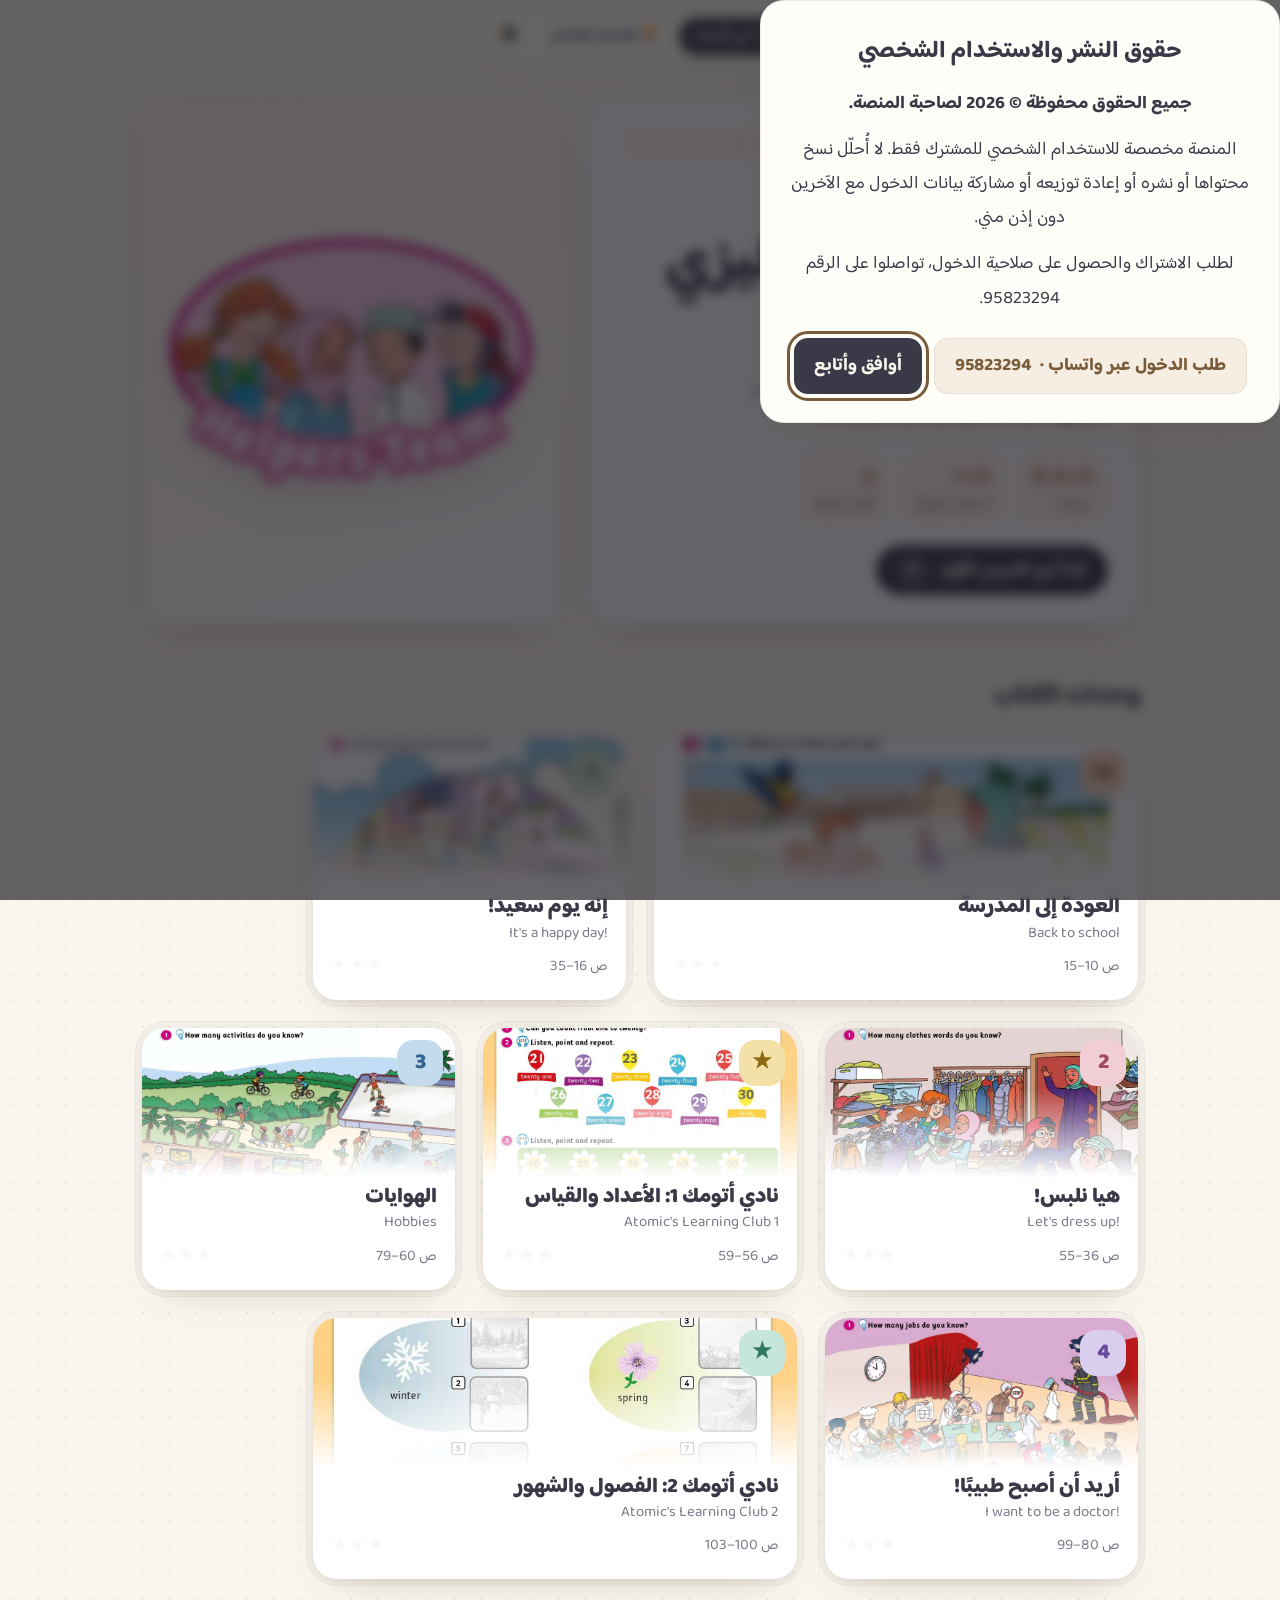
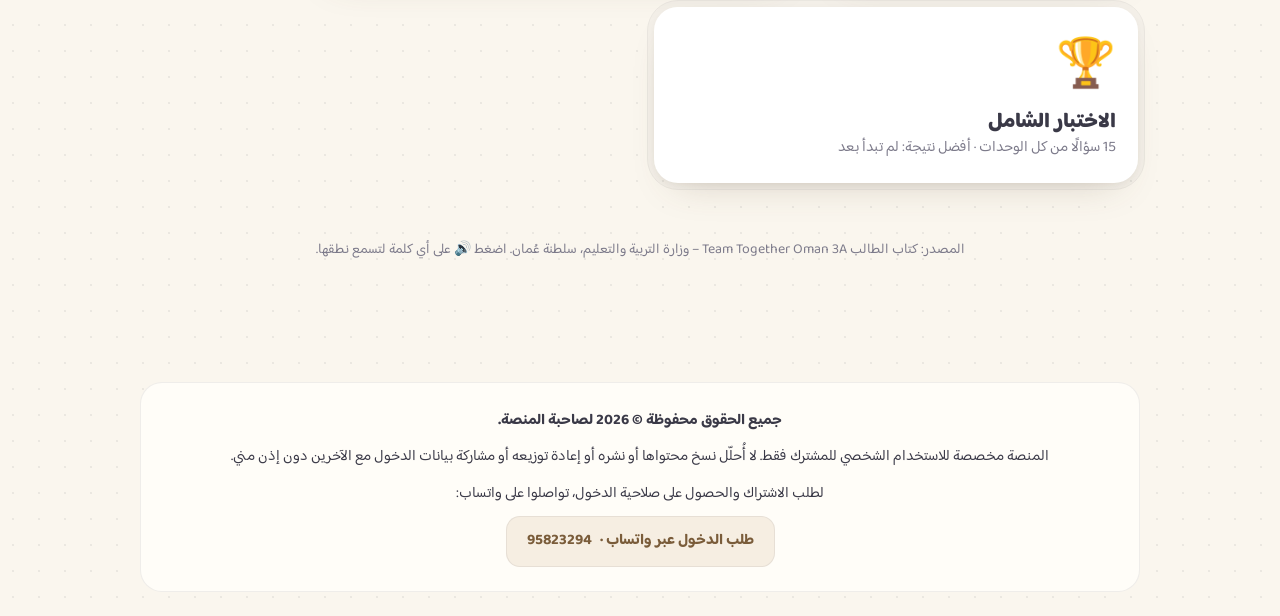
==== index.html @ 35b6ef7e "Add personal-use rights notice and WhatsApp subscription contact" ====
<!DOCTYPE html>
<html lang="ar" dir="rtl">
<head>
<meta charset="utf-8">
<meta name="viewport" content="width=device-width, initial-scale=1, viewport-fit=cover">
<title>نادي أتومك للإنجليزي – الصف الثالث</title>
<link rel="preconnect" href="https://fonts.googleapis.com">
<link rel="preconnect" href="https://fonts.gstatic.com" crossorigin>
<link href="https://fonts.googleapis.com/css2?family=Baloo+Bhaijaan+2:wght@400;500;600;700;800&display=swap" rel="stylesheet">
<style>
:root{
  box-sizing:border-box;
  padding-top:env(safe-area-inset-top,0px);padding-bottom:env(safe-area-inset-bottom,0px);
  --bg:#FAF6EE;--paper:#FFFDF8;--card:#FFFFFF;--ink:#3A3947;--muted:#7C7A8A;--line:rgba(58,57,71,.08);
  --shell:rgba(58,57,71,.035);--shadow:0 18px 40px -22px rgba(92,74,50,.28),0 2px 6px -2px rgba(92,74,50,.08);
  --ok:#6FAE8C;--okbg:#E4F2EA;--no:#E08E7B;--nobg:#FBE9E3;
  --spring:cubic-bezier(.32,.72,0,1);
  --tone:#E9DCC8;--toneInk:#7A5C3A;--toneSoft:#F6EEE2;
  font-family:'Baloo Bhaijaan 2','Segoe UI',Tahoma,'Noto Sans Arabic',sans-serif;
}
html{scroll-padding-top:env(safe-area-inset-top,0px);-webkit-text-size-adjust:100%}
@media (prefers-color-scheme:dark){:root:not([data-theme="light"]){
  --bg:#1F1E27;--paper:#24232D;--card:#2B2A35;--ink:#EDE9F3;--muted:#A6A3B5;--line:rgba(255,255,255,.07);
  --shell:rgba(255,255,255,.035);--shadow:0 18px 40px -22px rgba(0,0,0,.6);--okbg:#23392E;--nobg:#3E2A26;--toneSoft:#302E3A}}
:root[data-theme="dark"]{--bg:#1F1E27;--paper:#24232D;--card:#2B2A35;--ink:#EDE9F3;--muted:#A6A3B5;--line:rgba(255,255,255,.07);
  --shell:rgba(255,255,255,.035);--shadow:0 18px 40px -22px rgba(0,0,0,.6);--okbg:#23392E;--nobg:#3E2A26;--toneSoft:#302E3A}
*{box-sizing:border-box;margin:0;padding:0}
body{background:var(--bg);color:var(--ink);font-size:18px;line-height:1.65;min-height:100%;
  background-image:radial-gradient(var(--line) 1.2px,transparent 1.2px);background-size:26px 26px}
button{font:inherit;color:inherit;border:0;background:none;cursor:pointer;-webkit-tap-highlight-color:transparent}
img{max-width:100%;display:block}
.en{direction:ltr;unicode-bidi:isolate;font-family:'Baloo Bhaijaan 2','Segoe UI',sans-serif}
.t-peach{--tone:#F3D2B8;--toneInk:#9A5A30;--toneSoft:#FCF1E7}
.t-sage{--tone:#C6DDC7;--toneInk:#3E7351;--toneSoft:#EEF6EE}
.t-rose{--tone:#F1CDD5;--toneInk:#A04A62;--toneSoft:#FCEFF2}
.t-butter{--tone:#F3E1A8;--toneInk:#8A6A14;--toneSoft:#FCF6E2}
.t-sky{--tone:#C4DBEE;--toneInk:#36658F;--toneSoft:#EDF4FB}
.t-lavender{--tone:#D9CEEE;--toneInk:#664C9A;--toneSoft:#F4F0FB}
.t-mint{--tone:#C7E6DB;--toneInk:#2F7862;--toneSoft:#EDF8F4}
@media (prefers-color-scheme:dark){:root:not([data-theme="light"]) [class*="t-"]{--toneSoft:#302E3A}}

/* nav */
.nav{position:sticky;top:env(safe-area-inset-top,0px);z-index:20;display:flex;justify-content:center;padding:12px 12px 0}
.nav-in{display:flex;align-items:center;gap:6px;padding:6px;border-radius:999px;background:color-mix(in srgb,var(--paper) 82%,transparent);
  backdrop-filter:blur(14px);-webkit-backdrop-filter:blur(14px);box-shadow:var(--shadow);outline:1px solid var(--line)}
.nav a,.nav button{display:flex;align-items:center;gap:6px;padding:6px 14px;border-radius:999px;font-weight:600;font-size:15px;color:var(--ink);text-decoration:none;transition:background .4s var(--spring),transform .3s var(--spring)}
.nav a:active,.nav button:active{transform:scale(.96)}
.nav a.on{background:var(--ink);color:var(--paper)}
.brand{font-weight:800}
.wrap{max-width:1040px;margin:0 auto;padding:22px 16px 80px}

/* double bezel */
.shell{background:var(--shell);outline:1px solid var(--line);padding:6px;border-radius:30px}
.core{background:var(--card);border-radius:24px;box-shadow:var(--shadow),inset 0 1px 0 rgba(255,255,255,.5);overflow:hidden}
.pad{padding:22px}

/* reveal */
.rv{opacity:0;transform:translateY(22px);transition:opacity .8s var(--spring),transform .8s var(--spring)}
.rv.in{opacity:1;transform:none}
@media (prefers-reduced-motion:reduce){.rv{opacity:1;transform:none;transition:none}}

/* hero */
.hero{display:grid;grid-template-columns:1.3fr 1fr;gap:18px;align-items:stretch;margin-top:10px}
.hero h1{font-size:clamp(34px,6vw,58px);line-height:1.1;font-weight:800;letter-spacing:-.5px}
.hero p{color:var(--muted);font-size:19px;margin-top:10px;max-width:34ch}
.hero .pad{padding:30px;height:100%;display:flex;flex-direction:column;justify-content:center}
.pill{display:inline-flex;align-items:center;gap:6px;border-radius:999px;padding:4px 12px;font-size:13px;font-weight:600;background:var(--toneSoft);color:var(--toneInk)}
.team{background:linear-gradient(160deg,var(--toneSoft),var(--card));display:grid;place-items:center;padding:20px;height:100%}
.team img{width:min(440px,100%);filter:drop-shadow(0 16px 20px rgba(0,0,0,.12))}
.stats{display:flex;gap:10px;margin-top:22px;flex-wrap:wrap}
.stat{background:var(--toneSoft);border-radius:18px;padding:8px 16px;font-weight:700;color:var(--toneInk)}
.stat small{display:block;font-weight:500;font-size:13px;color:var(--muted)}
.cta{text-decoration:none;display:inline-flex;align-items:center;gap:10px;margin-top:22px;padding:8px 8px 8px 20px;padding-inline-start:22px;border-radius:999px;background:var(--ink);color:var(--paper);font-weight:700;width:max-content;transition:transform .4s var(--spring)}
.cta i{width:34px;height:34px;border-radius:50%;background:rgba(255,255,255,.14);display:grid;place-items:center;font-style:normal;transition:transform .4s var(--spring)}
.cta:hover i{transform:translateX(-3px) scale(1.06)}
.cta:active{transform:scale(.97)}

/* units bento */
h2.sec{font-size:26px;font-weight:800;margin:44px 4px 14px}
.bento{display:grid;grid-template-columns:repeat(6,1fr);gap:16px}
.ucard{grid-column:span 2;text-align:start;transition:transform .5s var(--spring)}
.ucard.wide{grid-column:span 3}
.ucard:hover{transform:translateY(-4px) rotate(-.4deg)}
.ucard:active{transform:scale(.98)}
.ucard .cover{height:150px;background-size:cover;background-position:center 30%;position:relative}
.ucard .cover::after{content:"";position:absolute;inset:0;background:linear-gradient(to top,var(--card),transparent 60%)}
.ucard .badge{position:absolute;top:12px;inset-inline-start:12px;z-index:1;width:46px;height:46px;border-radius:16px;background:var(--tone);color:var(--toneInk);display:grid;place-items:center;font-weight:800;font-size:22px}
.ucard .txt{padding:6px 18px 18px}
.ucard h3{font-size:21px;font-weight:800;line-height:1.3}
.ucard .sub{color:var(--muted);font-size:15px}
.stars{color:#E4B84D;letter-spacing:2px;font-size:18px}
.stars .off{color:var(--line);filter:grayscale(1);opacity:.5}

/* unit page */
.uhead{display:grid;grid-template-columns:1fr 220px;gap:0}
.uhead .img{background-size:cover;background-position:center 30%;min-height:190px}
.uhead h1{font-size:clamp(28px,5vw,44px);line-height:1.15;font-weight:800}
.uhead .en.big{display:block;text-align:right;font-size:18px;color:var(--toneInk);font-weight:700}
.tabs{display:flex;gap:6px;overflow-x:auto;margin:18px 0 6px;padding:4px;scrollbar-width:none}
.tabs::-webkit-scrollbar{display:none}
.tabs a{flex:none;padding:8px 18px;border-radius:999px;background:var(--card);outline:1px solid var(--line);font-weight:700;text-decoration:none;color:var(--ink);transition:all .4s var(--spring)}
.tabs a.on{background:var(--tone);color:var(--toneInk);outline-color:transparent}
.block{margin-top:22px}
.block h3{font-size:22px;font-weight:800;margin-bottom:4px;display:flex;align-items:center;gap:10px}
.block h3 .dot{width:12px;height:12px;border-radius:4px;background:var(--tone)}
.lead{color:var(--muted)}
.goal{background:var(--toneSoft);border-radius:20px;padding:14px 18px;font-weight:600;color:var(--toneInk)}

.vgrid{display:grid;grid-template-columns:repeat(auto-fill,minmax(150px,1fr));gap:12px;margin-top:12px}
.vcard{background:var(--paper);border-radius:22px;padding:8px;outline:1px solid var(--line);text-align:center;transition:transform .4s var(--spring),box-shadow .4s var(--spring)}
.vcard:hover{transform:translateY(-3px);box-shadow:var(--shadow)}
.vcard:active{transform:scale(.97)}
.vcard .vis{width:100%;aspect-ratio:1.08;border-radius:16px;object-fit:cover}
.vis.num,.vis.emo{display:grid;place-items:center;background:var(--toneSoft);color:var(--toneInk);font-weight:800;font-size:54px;border-radius:16px;width:100%;aspect-ratio:1.08}
.vis.num.small{font-size:42px}
.vcard b{display:block;font-size:17px;margin-top:6px;line-height:1.3}
.vcard span.ar{display:block;color:var(--muted);font-size:15px}
.spk{display:inline-grid;place-items:center;width:34px;height:34px;border-radius:50%;background:var(--toneSoft);color:var(--toneInk);font-size:15px;flex:none;transition:transform .3s var(--spring)}
.spk:active{transform:scale(.9)}

.gcard{background:var(--paper);border-radius:22px;padding:16px 18px;outline:1px solid var(--line);margin-top:12px}
.gcard h4{font-size:19px;font-weight:800;color:var(--toneInk)}
.ex{display:flex;align-items:center;gap:10px;padding:8px 10px;border-radius:14px;margin-top:6px;background:var(--card);cursor:pointer;transition:background .3s var(--spring)}
.ex:hover{background:var(--toneSoft)}
.ex .en{font-weight:700;flex:1;text-align:left}
.ex .ar{color:var(--muted);font-size:15px;flex:1}
@media(max-width:620px){.ex{flex-wrap:wrap}.ex .ar{flex-basis:100%;padding-inline-start:44px}}

.chips{display:flex;flex-wrap:wrap;gap:8px;margin-top:8px}
.chip{padding:6px 14px;border-radius:999px;background:var(--toneSoft);color:var(--toneInk);font-weight:700;direction:ltr}
.chip u{text-decoration:none;background:var(--tone);border-radius:6px;padding:0 3px}
.alpha{display:grid;grid-template-columns:repeat(auto-fill,minmax(58px,1fr));gap:8px;margin-top:10px}
.alpha button{aspect-ratio:1;border-radius:16px;background:var(--toneSoft);color:var(--toneInk);font-weight:800;font-size:22px;direction:ltr;transition:transform .3s var(--spring)}
.alpha button:active{transform:scale(.9)}
.culture{display:grid;grid-template-columns:260px 1fr;gap:16px;align-items:start;margin-top:10px}
.culture img{border-radius:18px;cursor:zoom-in;outline:1px solid var(--line)}

/* story */
.pages{display:grid;grid-template-columns:1fr 1fr;gap:12px;margin-top:12px}
.pages img{border-radius:18px;cursor:zoom-in;outline:1px solid var(--line)}
.pages.one{grid-template-columns:minmax(0,560px)}
.tools{display:flex;gap:8px;flex-wrap:wrap;margin-top:14px}
.btn{display:inline-flex;align-items:center;gap:8px;padding:9px 18px;border-radius:999px;background:var(--tone);color:var(--toneInk);font-weight:700;transition:transform .35s var(--spring)}
.btn.ghost{background:var(--card);outline:1px solid var(--line);color:var(--ink)}
.btn:active{transform:scale(.96)}
.line{display:flex;gap:12px;align-items:flex-start;padding:10px 12px;border-radius:16px;transition:background .4s var(--spring);cursor:pointer}
.line:hover,.line.now{background:var(--toneSoft)}
.line .txt{flex:1}
.line .en{display:block;font-weight:700;text-align:left}
.line .ar{display:block;color:var(--muted);font-size:16px}
.hide-ar .line .ar{display:none}
.value{margin-top:12px;background:var(--toneSoft);border-radius:16px;padding:10px 16px;color:var(--toneInk);font-weight:700}
.reader{display:grid;grid-template-columns:minmax(0,360px) 1fr;gap:16px;align-items:center;margin-top:10px}
.reader img{border-radius:16px;outline:1px solid var(--line);cursor:zoom-in}
.rnav{display:flex;gap:8px;align-items:center;margin-top:10px}
.rnav .n{color:var(--muted);font-weight:600}

/* games */
.ggrid{display:grid;grid-template-columns:repeat(auto-fill,minmax(210px,1fr));gap:14px;margin-top:14px}
.gtile{text-align:start;transition:transform .5s var(--spring)}
.gtile:hover{transform:translateY(-4px)}
.gtile:active{transform:scale(.97)}
.gtile .pad{padding:18px}
.gtile .ic{font-size:40px;width:64px;height:64px;border-radius:20px;background:var(--toneSoft);display:grid;place-items:center}
.gtile h4{font-size:20px;font-weight:800;margin-top:10px}
.gtile p{color:var(--muted);font-size:15px;line-height:1.5}
.gtop{display:flex;align-items:center;justify-content:space-between;gap:10px;flex-wrap:wrap}
.dots{display:flex;gap:5px}
.dots i{width:22px;height:8px;border-radius:99px;background:var(--line);transition:background .4s var(--spring)}
.dots i.ok{background:var(--ok)}.dots i.no{background:var(--no)}.dots i.cur{background:var(--tone)}
.q{font-size:clamp(22px,4vw,30px);font-weight:800;text-align:center;margin:18px 0 6px;line-height:1.35}
.qsub{text-align:center;color:var(--muted)}
.qvis{width:min(240px,70%);margin:12px auto 0}
.qvis .vis{border-radius:22px;aspect-ratio:1.08;object-fit:cover;width:100%}
.opts{display:grid;grid-template-columns:1fr 1fr;gap:12px;margin-top:18px}
.opts.vis4 .opt{padding:8px}
.opt{background:var(--paper);outline:2px solid var(--line);border-radius:20px;padding:14px;font-weight:700;font-size:20px;transition:transform .35s var(--spring),background .3s,outline-color .3s;min-height:64px}
.opt:hover{outline-color:var(--tone)}
.opt:active{transform:scale(.97)}
.opt .vis{width:100%;aspect-ratio:1.08;border-radius:14px;object-fit:cover}
.opt.ok{background:var(--okbg);outline-color:var(--ok);animation:pop .5s var(--spring)}
.opt.no{background:var(--nobg);outline-color:var(--no);animation:shake .45s var(--spring)}
@keyframes pop{50%{transform:scale(1.05)}}
@keyframes shake{25%{transform:translateX(6px)}75%{transform:translateX(-6px)}}
.fb{min-height:58px;margin-top:16px;text-align:center}
.fb .msg{font-weight:800;font-size:20px}
.fb .msg.ok{color:var(--ok)}.fb .msg.no{color:var(--no)}
.fb .why{color:var(--muted)}
.bigplay{display:grid;place-items:center;margin:16px auto 0;width:110px;height:110px;border-radius:36px;background:var(--tone);color:var(--toneInk);font-size:46px;transition:transform .35s var(--spring);box-shadow:var(--shadow)}
.bigplay:active{transform:scale(.93)}
/* flash */
.flash{perspective:1200px;width:min(340px,86vw);margin:14px auto 0;aspect-ratio:.82;cursor:pointer}
.flash .in{position:relative;width:100%;height:100%;transition:transform .8s var(--spring);transform-style:preserve-3d}
.flash.flip .in{transform:rotateY(180deg)}
.flash .face{position:absolute;inset:0;backface-visibility:hidden;-webkit-backface-visibility:hidden;border-radius:30px;background:var(--card);box-shadow:var(--shadow);outline:1px solid var(--line);display:flex;flex-direction:column;align-items:center;justify-content:center;padding:18px;gap:10px}
.flash .face .vis{width:100%;border-radius:22px;aspect-ratio:1.08;object-fit:cover}
.flash .back{transform:rotateY(180deg);background:var(--toneSoft)}
.flash .back b{font-size:36px;color:var(--toneInk);line-height:1.2;text-align:center}
.flash .back span{font-size:24px;color:var(--muted)}
.hint{color:var(--muted);text-align:center;font-size:15px;margin-top:8px}
/* spell */
.slots{display:flex;justify-content:center;gap:6px;flex-wrap:wrap;direction:ltr;margin-top:16px}
.slot{width:46px;height:54px;border-radius:14px;background:var(--toneSoft);display:grid;place-items:center;font-size:26px;font-weight:800;color:var(--toneInk);outline:2px dashed var(--tone)}
.slot.f{outline-style:solid;background:var(--card)}
.tiles{display:flex;justify-content:center;gap:8px;flex-wrap:wrap;direction:ltr;margin-top:16px}
.tile{min-width:50px;height:54px;padding:0 12px;border-radius:14px;background:var(--card);box-shadow:var(--shadow);outline:1px solid var(--line);font-size:24px;font-weight:800;transition:transform .3s var(--spring),opacity .3s}
.tile:active{transform:scale(.92)}
.tile.used{opacity:.25;pointer-events:none}
.tile.w{font-size:20px}
.built{min-height:66px;display:flex;flex-wrap:wrap;gap:8px;justify-content:center;direction:ltr;padding:12px;border-radius:20px;background:var(--toneSoft);margin-top:16px}
/* memory */
.mem{display:grid;grid-template-columns:repeat(4,1fr);gap:10px;margin-top:16px}
.mc{aspect-ratio:1;perspective:900px;cursor:pointer}
.mc .in{position:relative;width:100%;height:100%;transition:transform .6s var(--spring);transform-style:preserve-3d}
.mc.open .in,.mc.done .in{transform:rotateY(180deg)}
.mc .f,.mc .b{position:absolute;inset:0;border-radius:18px;backface-visibility:hidden;-webkit-backface-visibility:hidden;display:grid;place-items:center;overflow:hidden}
.mc .f{background:var(--tone);color:var(--toneInk);font-size:30px;font-weight:800}
.mc .b{transform:rotateY(180deg);background:var(--card);outline:2px solid var(--line);font-weight:800;font-size:clamp(13px,2.6vw,18px);padding:4px;text-align:center;direction:ltr}
.mc .b .vis{width:100%;height:100%;object-fit:cover;border-radius:0;aspect-ratio:auto;font-size:40px}
.mc.done .b{outline-color:var(--ok)}
@media(max-width:520px){.mem{grid-template-columns:repeat(3,1fr)}}
/* clock */
.clock{width:min(230px,62vw);margin:10px auto 0;display:block}
/* result */
.result{text-align:center;padding:26px 10px}
.result .big{font-size:64px;font-weight:800;line-height:1}
.result .stars{font-size:44px;margin:10px 0}
/* sols */
.sol{background:var(--paper);border-radius:20px;padding:14px 16px;outline:1px solid var(--line);margin-top:10px}
.sol .p{font-size:13px;font-weight:700;color:var(--toneInk);background:var(--toneSoft);padding:2px 10px;border-radius:99px;display:inline-block}
.sol .qq{font-weight:700;margin-top:6px}
.sol .ans{margin-top:8px;background:var(--okbg);border-radius:14px;padding:8px 12px;font-weight:600;display:none}
.sol.open .ans{display:block;animation:pop .5s var(--spring)}
.sol button{margin-top:8px}
/* modal */
.modal{position:fixed;inset:0;z-index:40;background:color-mix(in srgb,var(--bg) 70%,transparent);backdrop-filter:blur(18px);-webkit-backdrop-filter:blur(18px);display:grid;place-items:center;padding:calc(16px + env(safe-area-inset-top,0px)) 16px calc(16px + env(safe-area-inset-bottom,0px));opacity:0;pointer-events:none;transition:opacity .5s var(--spring)}
.modal.on{opacity:1;pointer-events:auto}
.modal img{max-height:88vh;width:auto;border-radius:22px;box-shadow:var(--shadow);transform:scale(.94);transition:transform .6s var(--spring)}
.modal.on img{transform:none}
.modal .x{position:absolute;top:calc(14px + env(safe-area-inset-top,0px));inset-inline-end:14px;width:46px;height:46px;border-radius:50%;background:var(--card);box-shadow:var(--shadow);font-size:22px}
.confetti{position:fixed;inset:0;pointer-events:none;z-index:30;overflow:hidden}
.confetti i{position:absolute;top:-20px;width:10px;height:14px;border-radius:3px;animation:fall 1.8s var(--spring) forwards}
@keyframes fall{to{transform:translate3d(var(--dx),110vh,0) rotate(540deg);opacity:.9}}
.foot{color:var(--muted);text-align:center;font-size:14px;margin-top:50px}

@media(max-width:820px){
 .hero{grid-template-columns:1fr}.team{min-height:200px}
 .bento{grid-template-columns:1fr 1fr}.ucard,.ucard.wide{grid-column:span 1}
 .uhead{grid-template-columns:1fr}.uhead .img{min-height:150px;order:-1}
 .culture,.reader{grid-template-columns:1fr}
}
@media(max-width:520px){
 body{font-size:17px}.bento{grid-template-columns:1fr}.pages{grid-template-columns:1fr}
 .hero .pad{padding:22px}.pad{padding:18px}
 .vgrid{grid-template-columns:repeat(2,1fr)}
 .nav a,.nav button{padding:6px 10px;font-size:14px}
}
/* Personal-use notice and subscription contact */
.rights-footer{max-width:1000px;margin:40px auto 24px;padding:24px;text-align:center;background:var(--paper);border:1px solid var(--line);border-radius:22px;color:var(--ink);font-size:15px;line-height:1.9}
.rights-footer p{margin:8px 0}
.rights-contact,.rights-accept{display:inline-flex;align-items:center;justify-content:center;gap:8px;min-height:46px;padding:10px 20px;border-radius:14px;font:inherit;font-weight:700;cursor:pointer;text-decoration:none}
.rights-contact{background:var(--toneSoft);color:var(--toneInk);border:1px solid var(--line)}
.rights-accept{background:var(--ink);color:var(--bg);border:0}
.rights-contact:focus-visible,.rights-accept:focus-visible{outline:3px solid var(--toneInk);outline-offset:4px}
.rights-dialog{width:calc(100% - 32px);max-width:520px;max-height:85dvh;overflow:auto;padding:28px;border:1px solid var(--line);border-radius:24px;background:var(--paper);color:var(--ink);font:inherit;line-height:1.9;text-align:center;box-shadow:var(--shadow)}
.rights-dialog::backdrop{background:rgba(20,18,26,.65);backdrop-filter:blur(6px)}
.rights-dialog h2{font-size:24px;margin:0 0 12px}
.rights-dialog p{margin:12px 0}
.rights-actions{display:flex;flex-wrap:wrap;gap:12px;justify-content:center;margin-top:22px}
@media(max-width:520px){.rights-footer{margin:28px 16px 20px;padding:18px}.rights-dialog{padding:22px}.rights-actions>*{width:100%}}
@media print{.rights-dialog,.rights-contact,.rights-accept{display:none!important}.rights-footer{break-inside:avoid;color:#000;background:#fff;border-color:#aaa}}
</style>
</head>
<body>
<nav class="nav"><div class="nav-in">
  <a href="#/" id="nHome" class="brand">🤖 نادي أتومك</a>
  <a href="#/exam" id="nExam">🏆 الاختبار الشامل</a>
  <button id="themeBtn" aria-label="تغيير المظهر">🌗</button>
</div></nav>
<main class="wrap" id="app"></main>
<footer class="rights-footer" aria-label="حقوق النشر والتواصل">
  <strong>جميع الحقوق محفوظة © 2026 لصاحبة المنصة.</strong>
  <p>المنصة مخصصة للاستخدام الشخصي للمشترك فقط. لا أُحلّل نسخ محتواها أو نشره أو إعادة توزيعه أو مشاركة بيانات الدخول مع الآخرين دون إذن مني.</p>
  <p>لطلب الاشتراك والحصول على صلاحية الدخول، تواصلوا على واتساب:</p>
  <a class="rights-contact" href="https://wa.me/96895823294?text=%D8%A7%D9%84%D8%B3%D9%84%D8%A7%D9%85%20%D8%B9%D9%84%D9%8A%D9%83%D9%85%D8%8C%20%D8%A3%D8%B1%D8%BA%D8%A8%20%D9%81%D9%8A%20%D8%A7%D9%84%D8%A7%D8%B4%D8%AA%D8%B1%D8%A7%D9%83%20%D8%A8%D8%A7%D9%84%D9%85%D9%86%D8%B5%D8%A9" target="_blank" rel="noopener noreferrer">طلب الدخول عبر واتساب · <bdi dir="ltr">95823294</bdi></a>
</footer>
<dialog class="rights-dialog" id="rightsDialog" aria-labelledby="rightsTitle" aria-describedby="rightsNotice">
  <h2 id="rightsTitle">حقوق النشر والاستخدام الشخصي</h2>
  <strong>جميع الحقوق محفوظة © 2026 لصاحبة المنصة.</strong>
  <p id="rightsNotice">المنصة مخصصة للاستخدام الشخصي للمشترك فقط. لا أُحلّل نسخ محتواها أو نشره أو إعادة توزيعه أو مشاركة بيانات الدخول مع الآخرين دون إذن مني.</p>
  <p>لطلب الاشتراك والحصول على صلاحية الدخول، تواصلوا على الرقم <bdi dir="ltr">95823294</bdi>.</p>
  <div class="rights-actions"><a class="rights-contact" href="https://wa.me/96895823294?text=%D8%A7%D9%84%D8%B3%D9%84%D8%A7%D9%85%20%D8%B9%D9%84%D9%8A%D9%83%D9%85%D8%8C%20%D8%A3%D8%B1%D8%BA%D8%A8%20%D9%81%D9%8A%20%D8%A7%D9%84%D8%A7%D8%B4%D8%AA%D8%B1%D8%A7%D9%83%20%D8%A8%D8%A7%D9%84%D9%85%D9%86%D8%B5%D8%A9" target="_blank" rel="noopener noreferrer">طلب الدخول عبر واتساب · <bdi dir="ltr">95823294</bdi></a><button class="rights-accept" id="rightsAccept" type="button" autofocus>أوافق وأتابع</button></div>
</dialog>


<div class="modal" id="modal"><button class="x" aria-label="إغلاق">✕</button><img alt=""></div>
<script>
const IMG = {"u1_2": "[data-uri]", "u2_7": "[data-uri]", "u4_3": "[data-uri]", "u2_3": "[data-uri]", "lc2_8": "[data-uri]", "u1_3": "[data-uri]", "u2_1": "[data-uri]", "lc2_3": "[data-uri]", "lc2_2": "[data-uri]", "u3_10": "[data-uri]", "u3_9": "[data-uri]", "u1_8": "[data-uri]", "u4_7": "[data-uri]", "lc2_5": "[data-uri]", "u3_5": "[data-uri]", "u4_4": "[data-uri]", "u4_10": "[data-uri]", "lc2_4": "[data-uri]", "u1_4": "[data-uri]", "u1_6": "[data-uri]", "u3_7": "[data-uri]", "u4_8": "[data-uri]", "u1_10": "[data-uri]", "u3_1": "[data-uri]", "u1_7": "[data-uri]", "u4_6": "[data-uri]", "u4_9": "[data-uri]", "u1_5": "[data-uri]", "u2_5": "[data-uri]", "lc2_1": "[data-uri]", "u4_2": "[data-uri]", "u3_6": "[data-uri]", "u4_5": "[data-uri]", "lc2_7": "[data-uri]", "u2_9": "[data-uri]", "u3_4": "[data-uri]", "lc2_6": "[data-uri]", "u2_4": "[data-uri]", "u1_1": "[data-uri]", "u3_3": "[data-uri]", "u2_8": "[data-uri]", "u3_8": "[data-uri]", "u2_10": "[data-uri]", "u2_6": "[data-uri]", "u1_9": "[data-uri]", "u3_2": "[data-uri]", "u2_2": "[data-uri]", "u4_1": "[data-uri]", "t5": "[data-uri]", "t4": "[data-uri]", "t9": "[data-uri]", "t3": "[data-uri]", "t2": "[data-uri]", "t10": "[data-uri]", "t8": "[data-uri]", "t1": "[data-uri]", "t7": "[data-uri]", "t6": "[data-uri]", "cl1": "[data-uri]", "cl11": "[data-uri]", "cl3": "[data-uri]", "cl2": "[data-uri]", "cl7": "[data-uri]", "cl4": "[data-uri]", "cl10": "[data-uri]", "cl12": "[data-uri]", "cl6": "[data-uri]", "cl9": "[data-uri]", "cl5": "[data-uri]", "cl8": "[data-uri]", "p19": "[data-uri]", "p64": "[data-uri]", "p101": "[data-uri]", "p79": "[data-uri]", "p17": "[data-uri]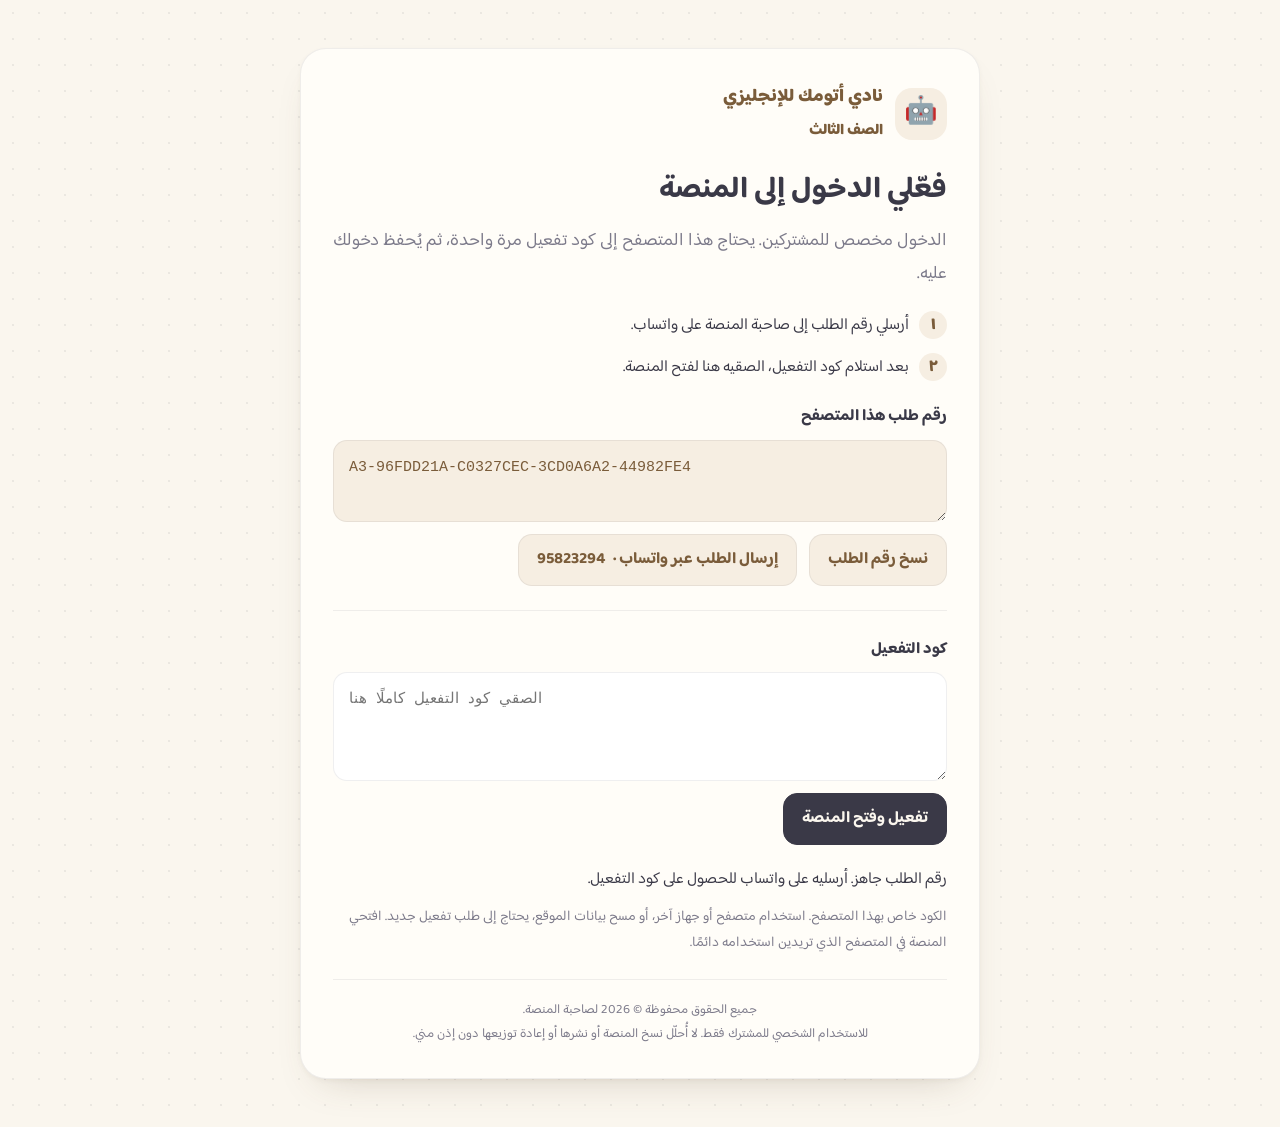
